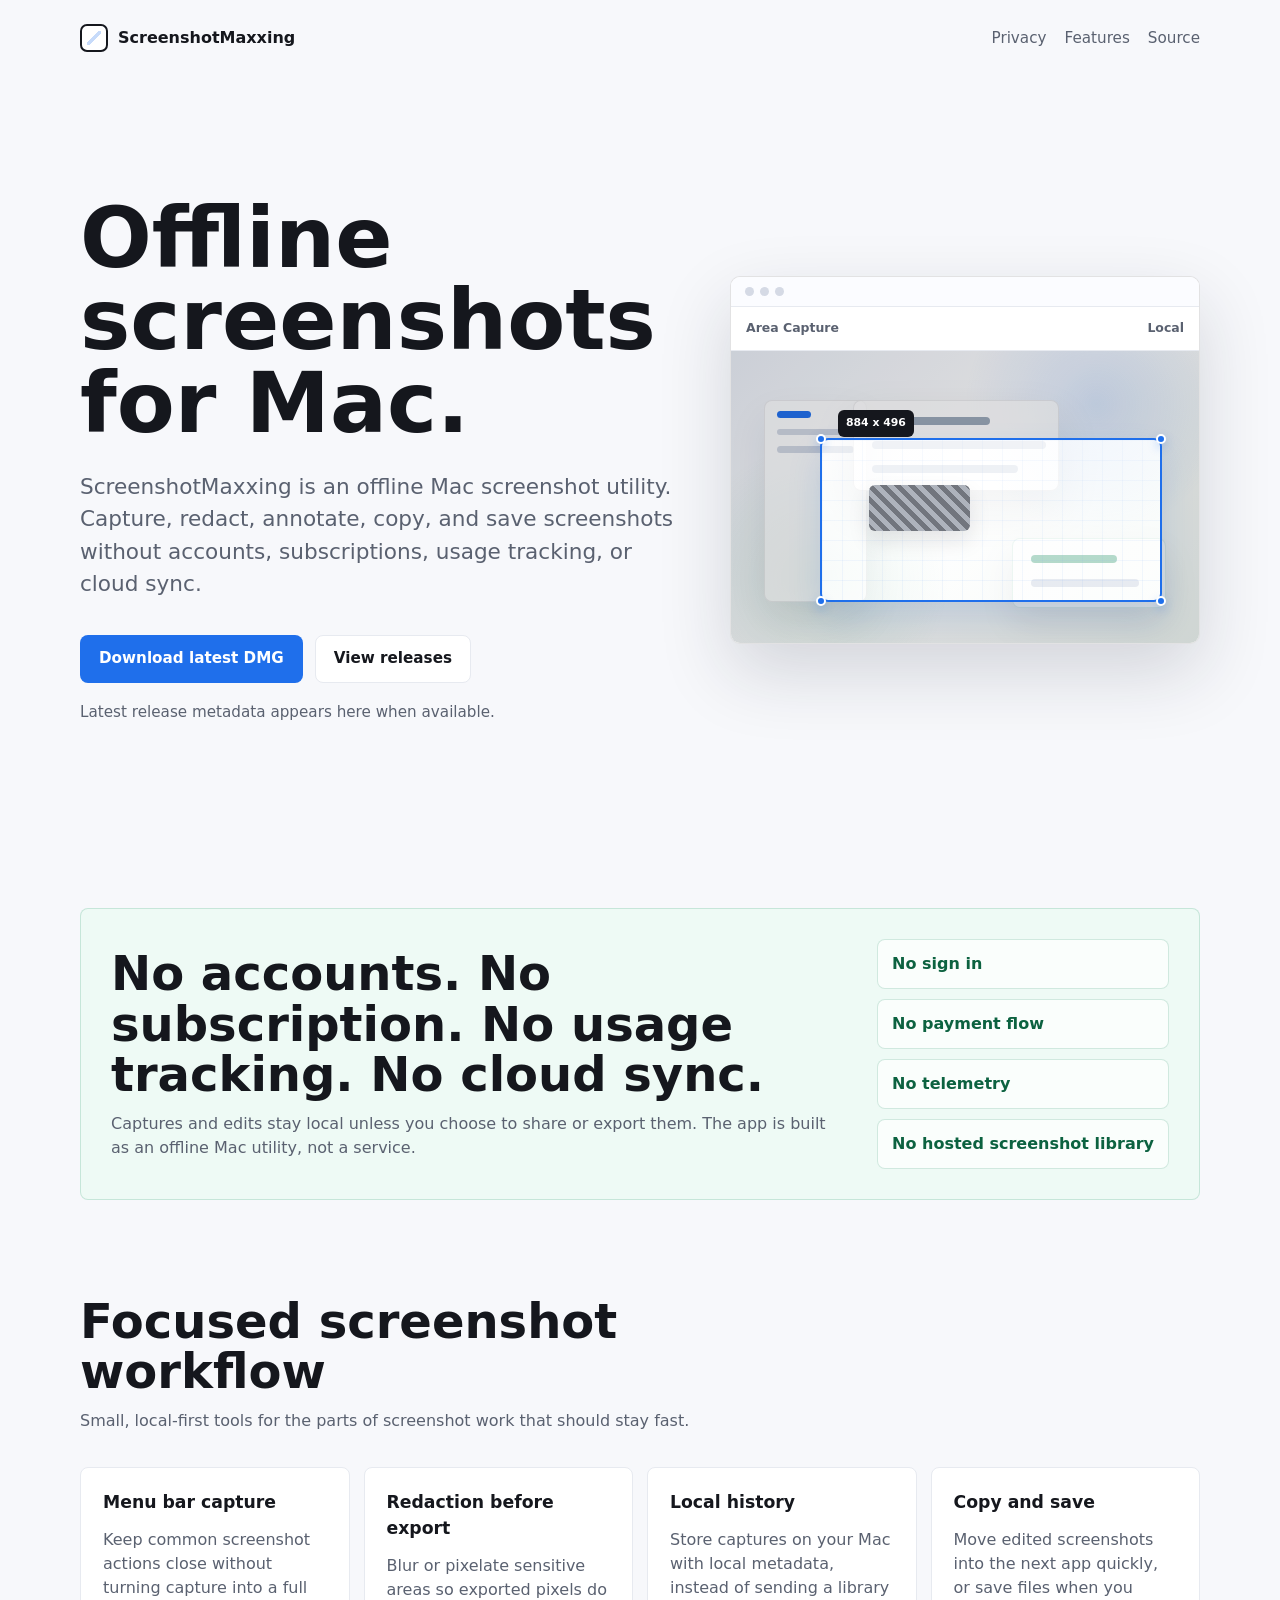
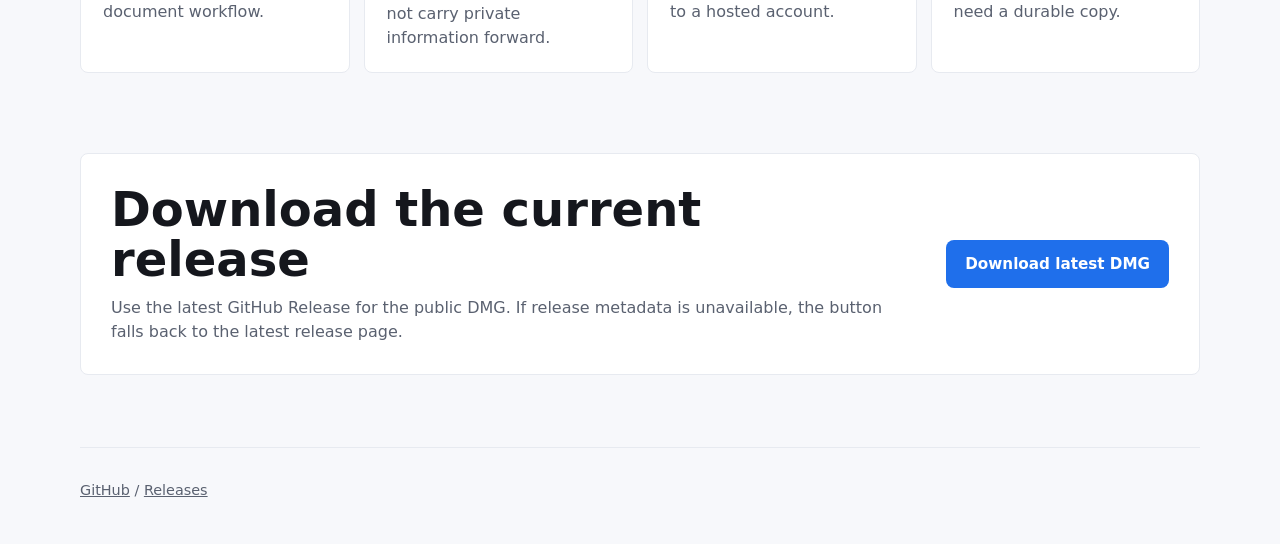
==== site/index.html @ 34c1c900 "feat: add static project site" ====
<!doctype html>
<html lang="en">
  <head>
    <meta charset="utf-8">
    <meta name="viewport" content="width=device-width, initial-scale=1">
    <meta name="description" content="ScreenshotMaxxing is an offline Mac screenshot utility with local-first capture, editing, redaction, and export.">
    <meta property="og:title" content="ScreenshotMaxxing">
    <meta property="og:description" content="An offline Mac screenshot utility. No accounts, no subscription, no usage tracking, no cloud sync.">
    <meta property="og:type" content="website">
    <meta property="og:url" content="https://benmkramer.github.io/ScreenshotMaxxing/">
    <meta name="twitter:card" content="summary">
    <title>ScreenshotMaxxing</title>
    <link rel="stylesheet" href="styles.css">
  </head>
  <body>
    <header class="site-header">
      <a class="brand" href="./" aria-label="ScreenshotMaxxing home">
        <span class="brand-mark" aria-hidden="true"></span>
        <span>ScreenshotMaxxing</span>
      </a>
      <nav class="nav-links" aria-label="Primary">
        <a href="#privacy">Privacy</a>
        <a href="#features">Features</a>
        <a href="https://github.com/benmkramer/ScreenshotMaxxing">Source</a>
      </nav>
    </header>

    <main>
      <section class="hero" aria-labelledby="hero-title">
        <div class="hero-copy">
          <h1 id="hero-title">Offline screenshots for Mac.</h1>
          <p class="lede">ScreenshotMaxxing is an offline Mac screenshot utility. Capture, redact, annotate, copy, and save screenshots without accounts, subscriptions, usage tracking, or cloud sync.</p>
          <div class="hero-actions" aria-label="Download links">
            <a id="download-link" class="button primary" href="https://github.com/benmkramer/ScreenshotMaxxing/releases/latest">Download latest DMG</a>
            <a class="button secondary" href="https://github.com/benmkramer/ScreenshotMaxxing/releases">View releases</a>
          </div>
          <p class="release-line" id="release-summary">Latest release metadata appears here when available.</p>
        </div>

        <div class="app-preview" aria-label="ScreenshotMaxxing interface preview">
          <div class="preview-window">
            <div class="window-chrome" aria-hidden="true">
              <span></span>
              <span></span>
              <span></span>
            </div>
            <div class="preview-toolbar">
              <span>Area Capture</span>
              <span>Local</span>
            </div>
            <div class="preview-canvas">
              <div class="desktop-sidebar" aria-hidden="true">
                <span></span>
                <span></span>
                <span></span>
              </div>
              <div class="desktop-card primary-card" aria-hidden="true">
                <span></span>
                <span></span>
                <span></span>
              </div>
              <div class="desktop-card detail-card" aria-hidden="true">
                <span></span>
                <span></span>
              </div>
              <div class="selection-box" aria-label="Selected area preview">
                <span class="capture-badge">884 x 496</span>
                <span class="capture-handle handle-nw"></span>
                <span class="capture-handle handle-ne"></span>
                <span class="capture-handle handle-sw"></span>
                <span class="capture-handle handle-se"></span>
                <span class="redaction-box"></span>
              </div>
            </div>
          </div>
        </div>
      </section>

      <section id="privacy" class="privacy-band" aria-labelledby="privacy-title">
        <div>
          <h2 id="privacy-title">No accounts. No subscription. No usage tracking. No cloud sync.</h2>
          <p>Captures and edits stay local unless you choose to share or export them. The app is built as an offline Mac utility, not a service.</p>
        </div>
        <ul class="privacy-list" aria-label="Privacy promises">
          <li>No sign in</li>
          <li>No payment flow</li>
          <li>No telemetry</li>
          <li>No hosted screenshot library</li>
        </ul>
      </section>

      <section id="features" class="features" aria-labelledby="features-title">
        <div class="section-heading">
          <h2 id="features-title">Focused screenshot workflow</h2>
          <p>Small, local-first tools for the parts of screenshot work that should stay fast.</p>
        </div>
        <div class="feature-grid">
          <article class="feature">
            <h3>Menu bar capture</h3>
            <p>Keep common screenshot actions close without turning capture into a full document workflow.</p>
          </article>
          <article class="feature">
            <h3>Redaction before export</h3>
            <p>Blur or pixelate sensitive areas so exported pixels do not carry private information forward.</p>
          </article>
          <article class="feature">
            <h3>Local history</h3>
            <p>Store captures on your Mac with local metadata, instead of sending a library to a hosted account.</p>
          </article>
          <article class="feature">
            <h3>Copy and save</h3>
            <p>Move edited screenshots into the next app quickly, or save files when you need a durable copy.</p>
          </article>
        </div>
      </section>

      <section class="download-panel" aria-labelledby="download-title">
        <div>
          <h2 id="download-title">Download the current release</h2>
          <p id="release-details">Use the latest GitHub Release for the public DMG. If release metadata is unavailable, the button falls back to the latest release page.</p>
          <p class="digest" id="release-digest" hidden></p>
        </div>
        <a id="download-link-secondary" class="button primary" href="https://github.com/benmkramer/ScreenshotMaxxing/releases/latest">Download latest DMG</a>
      </section>
    </main>

    <footer class="site-footer">
      <p><a href="https://github.com/benmkramer/ScreenshotMaxxing">GitHub</a> / <a href="https://github.com/benmkramer/ScreenshotMaxxing/releases">Releases</a></p>
    </footer>

    <script src="site.js" defer></script>
  </body>
</html>
---- site/styles.css ----
:root {
  color-scheme: light;
  --bg: #f7f8fb;
  --ink: #15171d;
  --muted: #5a6170;
  --soft: #e7eaf0;
  --panel: #ffffff;
  --accent: #1f6feb;
  --accent-strong: #1457c2;
  --green: #148a5b;
  --shadow: 0 24px 80px rgba(23, 31, 48, 0.14);
  font-family: Inter, ui-sans-serif, system-ui, -apple-system, BlinkMacSystemFont, "Segoe UI", sans-serif;
}

* {
  box-sizing: border-box;
}

html {
  scroll-behavior: smooth;
}

body {
  margin: 0;
  background: var(--bg);
  color: var(--ink);
  line-height: 1.5;
}

a {
  color: inherit;
}

.site-header,
.hero,
.privacy-band,
.features,
.download-panel,
.site-footer {
  width: min(1120px, calc(100% - 40px));
  margin: 0 auto;
}

.site-header {
  display: flex;
  align-items: center;
  justify-content: space-between;
  gap: 24px;
  padding: 24px 0;
}

.brand {
  display: inline-flex;
  align-items: center;
  gap: 10px;
  font-weight: 700;
  text-decoration: none;
}

.brand-mark {
  width: 28px;
  height: 28px;
  border: 2px solid var(--ink);
  border-radius: 7px;
  background:
    linear-gradient(135deg, transparent 45%, rgba(31, 111, 235, 0.25) 45% 55%, transparent 55%),
    #fff;
  box-shadow: inset 0 0 0 5px #fff;
}

.nav-links {
  display: flex;
  align-items: center;
  gap: 18px;
  color: var(--muted);
  font-size: 0.95rem;
}

.nav-links a {
  text-decoration: none;
}

.nav-links a:hover {
  color: var(--ink);
}

.hero {
  display: grid;
  grid-template-columns: minmax(0, 1fr) minmax(320px, 470px);
  gap: 56px;
  align-items: center;
  min-height: calc(100vh - 92px);
  padding: 32px 0 72px;
}

.hero h1 {
  max-width: 680px;
  margin: 0;
  font-size: clamp(3.4rem, 6.6vw, 5.8rem);
  line-height: 0.98;
  letter-spacing: 0;
  text-wrap: balance;
}

.lede {
  max-width: 680px;
  margin: 26px 0 0;
  color: var(--muted);
  font-size: clamp(1.08rem, 2vw, 1.35rem);
  text-wrap: pretty;
}

.hero-actions {
  display: flex;
  flex-wrap: wrap;
  gap: 12px;
  margin-top: 34px;
}

.button {
  display: inline-flex;
  align-items: center;
  justify-content: center;
  min-height: 48px;
  border-radius: 8px;
  padding: 0 18px;
  border: 1px solid transparent;
  font-weight: 700;
  font-size: 0.95rem;
  text-decoration: none;
  transition: transform 160ms ease, border-color 160ms ease, background-color 160ms ease;
}

.button:hover {
  transform: translateY(-1px);
}

.button:focus-visible,
.nav-links a:focus-visible,
.brand:focus-visible {
  outline: 3px solid rgba(31, 111, 235, 0.35);
  outline-offset: 4px;
}

.primary {
  background: var(--accent);
  color: #fff;
}

.primary:hover {
  background: var(--accent-strong);
}

.secondary {
  border-color: var(--soft);
  background: #fff;
  color: var(--ink);
}

.release-line {
  max-width: 640px;
  margin: 18px 0 0;
  color: var(--muted);
  font-size: 0.95rem;
}

.hero.compact {
  grid-template-columns: 1fr;
  min-height: calc(100vh - 92px);
}

.app-preview {
  min-width: 0;
  width: min(100%, 560px);
  justify-self: end;
}

.preview-window {
  overflow: hidden;
  width: 100%;
  border: 1px solid rgba(21, 23, 29, 0.12);
  border-radius: 10px;
  background: #fff;
  box-shadow: 0 28px 72px rgba(23, 31, 48, 0.16);
}

.window-chrome {
  display: flex;
  gap: 6px;
  padding: 10px 14px;
  border-bottom: 1px solid var(--soft);
  background: #fbfcff;
}

.window-chrome span {
  width: 9px;
  height: 9px;
  border-radius: 50%;
  background: #d5dae5;
}

.preview-toolbar {
  display: flex;
  justify-content: space-between;
  gap: 12px;
  padding: 12px 15px;
  color: var(--muted);
  font-size: 0.78rem;
  font-weight: 700;
}

.preview-toolbar {
  border-bottom: 1px solid var(--soft);
}

.preview-canvas {
  position: relative;
  overflow: hidden;
  aspect-ratio: 16 / 10;
  min-height: 0;
  background:
    radial-gradient(circle at 78% 18%, rgba(31, 111, 235, 0.16), transparent 30%),
    radial-gradient(circle at 18% 78%, rgba(20, 138, 91, 0.13), transparent 30%),
    linear-gradient(135deg, #e9eef6, #ffffff 48%, #edf5f1);
}

.desktop-sidebar,
.desktop-card,
.selection-box {
  position: absolute;
}

.desktop-sidebar {
  left: 7%;
  top: 17%;
  bottom: 14%;
  width: 22%;
  border: 1px solid rgba(21, 23, 29, 0.08);
  border-radius: 8px;
  background: rgba(255, 255, 255, 0.62);
  box-shadow: 0 18px 38px rgba(23, 31, 48, 0.08);
}

.desktop-sidebar span {
  display: block;
  height: 3.5%;
  margin: 10% 12%;
  border-radius: 999px;
  background: #cfd6e2;
}

.desktop-sidebar span:first-child {
  width: 34px;
  background: var(--accent);
}

.primary-card {
  left: 26%;
  top: 17%;
  width: 44%;
  height: 31%;
  border: 1px solid rgba(21, 23, 29, 0.08);
  border-radius: 8px;
  background: rgba(255, 255, 255, 0.7);
  box-shadow: 0 18px 44px rgba(23, 31, 48, 0.1);
}

.primary-card span,
.detail-card span {
  display: block;
  height: 8px;
  margin: 16px 18px 0;
  border-radius: 999px;
  background: #d8dee8;
}

.primary-card span:first-child {
  width: 118px;
  background: #9aa7b8;
}

.primary-card span:nth-child(2) {
  width: 174px;
}

.primary-card span:nth-child(3) {
  width: 146px;
}

.detail-card {
  right: 7%;
  bottom: 12%;
  width: 33%;
  height: 24%;
  border: 1px solid rgba(20, 138, 91, 0.12);
  border-radius: 8px;
  background: rgba(255, 255, 255, 0.64);
  box-shadow: 0 16px 36px rgba(23, 31, 48, 0.08);
}

.detail-card span:first-child {
  width: 86px;
  background: rgba(20, 138, 91, 0.55);
}

.detail-card span:last-child {
  width: 108px;
}

.selection-box {
  left: 19%;
  right: 8%;
  top: 30%;
  bottom: 14%;
  border: 2px solid var(--accent);
  border-radius: 8px;
  background:
    linear-gradient(rgba(255, 255, 255, 0.62), rgba(255, 255, 255, 0.36)),
    linear-gradient(90deg, rgba(31, 111, 235, 0.09) 1px, transparent 1px),
    linear-gradient(rgba(31, 111, 235, 0.09) 1px, transparent 1px);
  background-size: 100% 100%, 20px 20px, 20px 20px;
  box-shadow:
    0 0 0 999px rgba(21, 23, 29, 0.14),
    0 16px 34px rgba(31, 111, 235, 0.14);
}

.capture-badge {
  position: absolute;
  left: 16px;
  top: -30px;
  padding: 5px 8px;
  border-radius: 6px;
  background: #15171d;
  color: #fff;
  font-size: 0.68rem;
  font-weight: 800;
}

.capture-handle {
  position: absolute;
  width: 10px;
  height: 10px;
  border: 2px solid #fff;
  border-radius: 50%;
  background: var(--accent);
  box-shadow: 0 4px 10px rgba(31, 111, 235, 0.26);
}

.handle-nw {
  left: -6px;
  top: -6px;
}

.handle-ne {
  right: -6px;
  top: -6px;
}

.handle-sw {
  left: -6px;
  bottom: -6px;
}

.handle-se {
  right: -6px;
  bottom: -6px;
}

.redaction-box {
  position: absolute;
  left: 14%;
  top: 28%;
  width: 30%;
  height: 29%;
  border-radius: 6px;
  background:
    repeating-linear-gradient(45deg, rgba(21, 23, 29, 0.5) 0 5px, rgba(21, 23, 29, 0.18) 5px 10px),
    #cfd5df;
  box-shadow: 0 10px 22px rgba(21, 23, 29, 0.1);
}

.privacy-band,
.download-panel {
  display: grid;
  grid-template-columns: minmax(0, 1fr) auto;
  gap: 32px;
  align-items: center;
  margin-top: 24px;
  padding: 30px;
  border: 1px solid rgba(20, 138, 91, 0.18);
  border-radius: 8px;
  background: #eefaf5;
}

.privacy-band h2,
.download-panel h2,
.features h2 {
  margin: 0;
  font-size: clamp(1.8rem, 4vw, 3rem);
  line-height: 1.05;
  letter-spacing: 0;
}

.privacy-band p,
.download-panel p,
.section-heading p,
.feature p {
  margin: 12px 0 0;
  color: var(--muted);
}

.privacy-list {
  display: grid;
  gap: 10px;
  min-width: min(320px, 100%);
  margin: 0;
  padding: 0;
  list-style: none;
}

.privacy-list li {
  border: 1px solid rgba(20, 138, 91, 0.18);
  border-radius: 8px;
  background: rgba(255, 255, 255, 0.72);
  padding: 12px 14px;
  color: #0c6240;
  font-weight: 700;
}

.features {
  padding: 96px 0 56px;
}

.section-heading {
  max-width: 720px;
}

.feature-grid {
  display: grid;
  grid-template-columns: repeat(4, minmax(0, 1fr));
  gap: 14px;
  margin-top: 34px;
}

.feature {
  min-height: 190px;
  border: 1px solid var(--soft);
  border-radius: 8px;
  background: var(--panel);
  padding: 22px;
}

.feature h3 {
  margin: 0;
  font-size: 1.08rem;
}

.download-panel {
  margin-bottom: 72px;
  border-color: var(--soft);
  background: #fff;
}

.digest {
  max-width: 680px;
  overflow-wrap: anywhere;
  font-family: ui-monospace, SFMono-Regular, Menlo, Monaco, Consolas, "Liberation Mono", monospace;
  font-size: 0.85rem;
}

.site-footer {
  display: flex;
  justify-content: space-between;
  gap: 24px;
  padding: 32px 0 42px;
  border-top: 1px solid var(--soft);
  color: var(--muted);
  font-size: 0.9rem;
}

.site-footer p {
  max-width: 760px;
  margin: 0;
}

@media (max-width: 860px) {
  .site-header {
    align-items: flex-start;
    flex-direction: column;
  }

  .hero {
    grid-template-columns: 1fr;
    min-height: 0;
    padding-top: 18px;
  }

  .privacy-band,
  .download-panel {
    grid-template-columns: 1fr;
  }

  .feature-grid {
    grid-template-columns: repeat(2, minmax(0, 1fr));
  }

  .site-footer {
    flex-direction: column;
  }
}

@media (max-width: 560px) {
  .site-header,
  .hero,
  .privacy-band,
  .features,
  .download-panel,
  .site-footer {
    width: min(100% - 28px, 1120px);
  }

  .nav-links {
    flex-wrap: wrap;
  }

  .hero h1 {
    font-size: clamp(2.2rem, 9vw, 2.55rem);
    line-height: 1;
  }

  .hero-actions,
  .button {
    width: 100%;
  }

  .feature-grid {
    grid-template-columns: 1fr;
  }

  .preview-canvas {
    min-height: 230px;
  }

  .privacy-band,
  .download-panel,
  .feature {
    padding: 20px;
  }
}
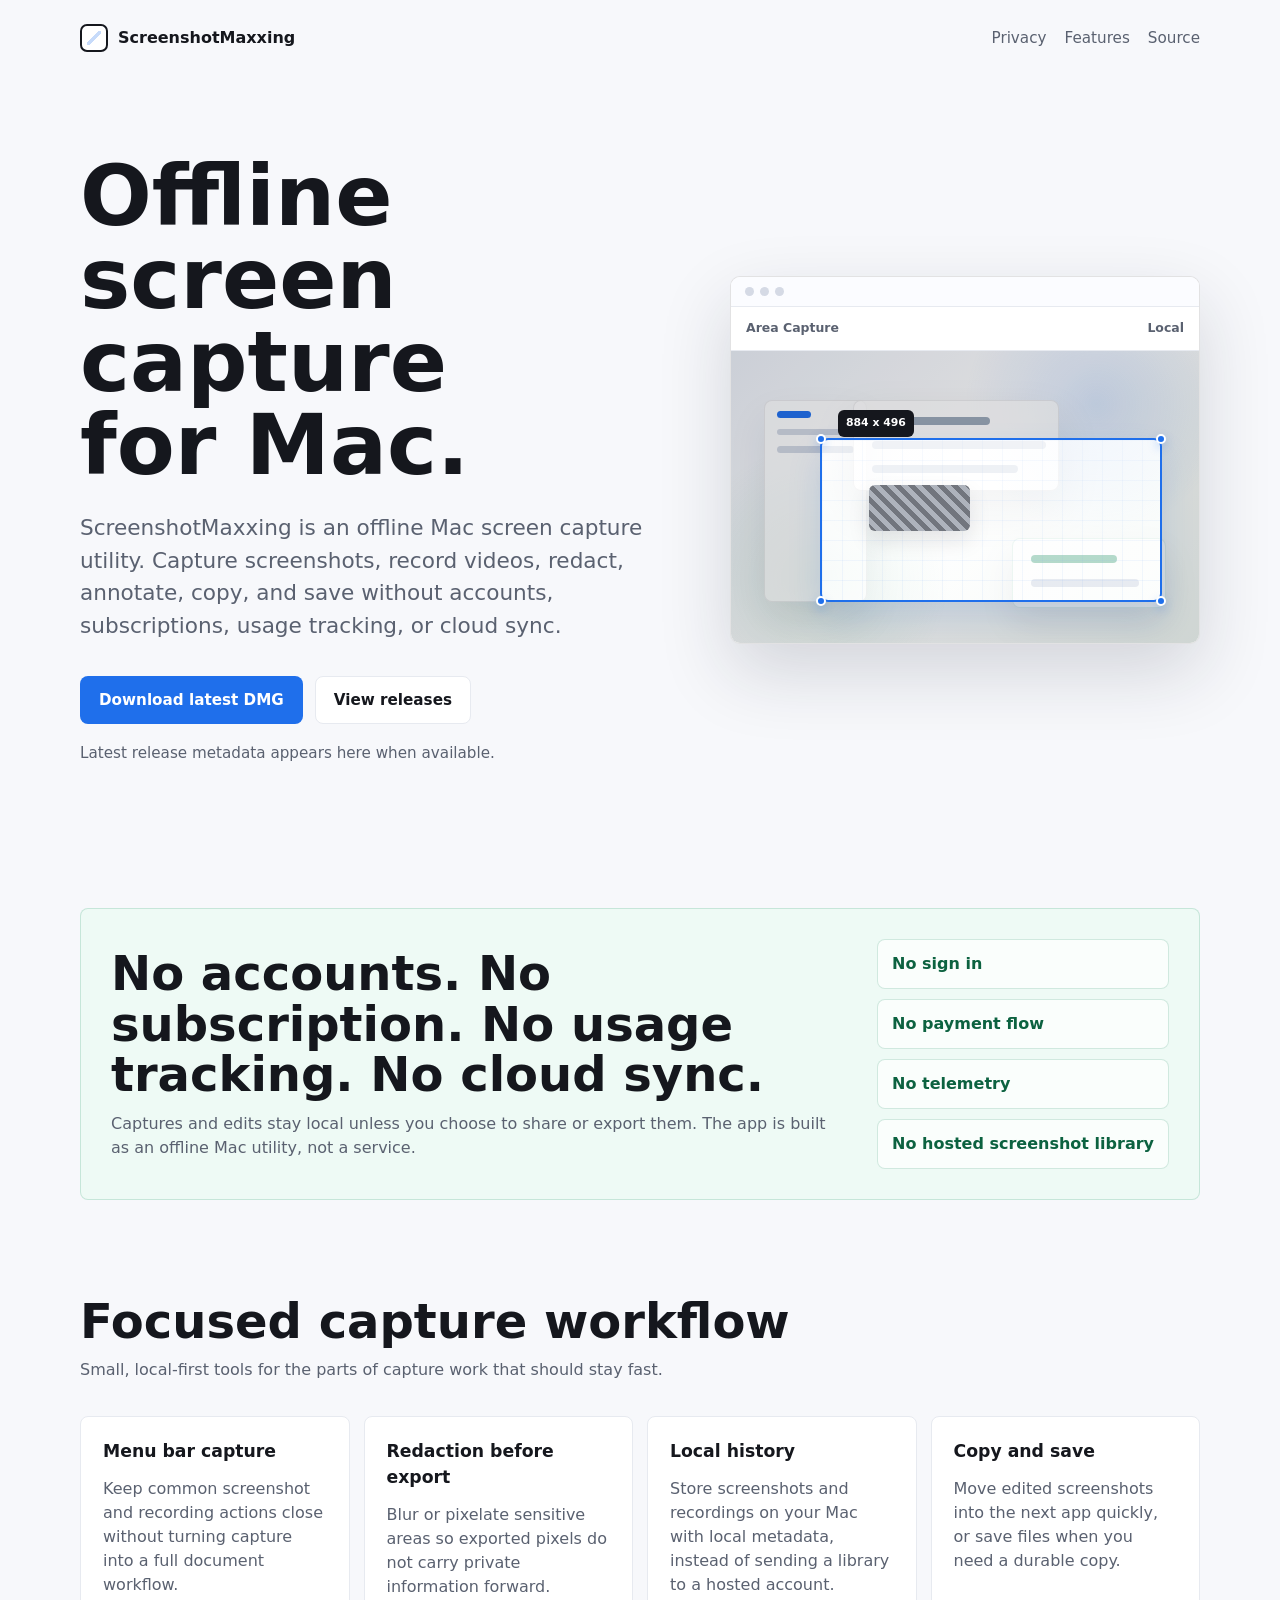
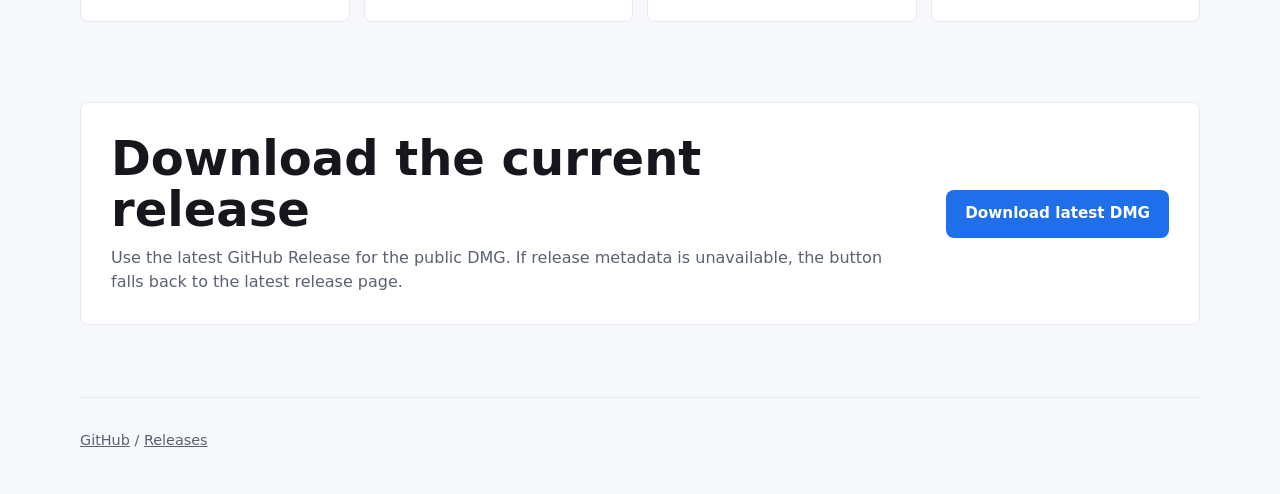
==== commit be74972e: "docs: add open source readiness docs" ====
--- a/site/index.html
+++ b/site/index.html
@@ -3,9 +3,9 @@
   <head>
     <meta charset="utf-8">
     <meta name="viewport" content="width=device-width, initial-scale=1">
-    <meta name="description" content="ScreenshotMaxxing is an offline Mac screenshot utility with local-first capture, editing, redaction, and export.">
+    <meta name="description" content="ScreenshotMaxxing is an offline Mac screen capture utility with local-first screenshots, recordings, editing, redaction, and export.">
     <meta property="og:title" content="ScreenshotMaxxing">
-    <meta property="og:description" content="An offline Mac screenshot utility. No accounts, no subscription, no usage tracking, no cloud sync.">
+    <meta property="og:description" content="An offline Mac screen capture utility. No accounts, no subscription, no usage tracking, no cloud sync.">
     <meta property="og:type" content="website">
     <meta property="og:url" content="https://benmkramer.github.io/ScreenshotMaxxing/">
     <meta name="twitter:card" content="summary">
@@ -28,8 +28,8 @@
     <main>
       <section class="hero" aria-labelledby="hero-title">
         <div class="hero-copy">
-          <h1 id="hero-title">Offline screenshots for Mac.</h1>
-          <p class="lede">ScreenshotMaxxing is an offline Mac screenshot utility. Capture, redact, annotate, copy, and save screenshots without accounts, subscriptions, usage tracking, or cloud sync.</p>
+          <h1 id="hero-title">Offline screen capture for Mac.</h1>
+          <p class="lede">ScreenshotMaxxing is an offline Mac screen capture utility. Capture screenshots, record videos, redact, annotate, copy, and save without accounts, subscriptions, usage tracking, or cloud sync.</p>
           <div class="hero-actions" aria-label="Download links">
             <a id="download-link" class="button primary" href="https://github.com/benmkramer/ScreenshotMaxxing/releases/latest">Download latest DMG</a>
             <a class="button secondary" href="https://github.com/benmkramer/ScreenshotMaxxing/releases">View releases</a>
@@ -91,13 +91,13 @@
 
       <section id="features" class="features" aria-labelledby="features-title">
         <div class="section-heading">
-          <h2 id="features-title">Focused screenshot workflow</h2>
-          <p>Small, local-first tools for the parts of screenshot work that should stay fast.</p>
+          <h2 id="features-title">Focused capture workflow</h2>
+          <p>Small, local-first tools for the parts of capture work that should stay fast.</p>
         </div>
         <div class="feature-grid">
           <article class="feature">
             <h3>Menu bar capture</h3>
-            <p>Keep common screenshot actions close without turning capture into a full document workflow.</p>
+            <p>Keep common screenshot and recording actions close without turning capture into a full document workflow.</p>
           </article>
           <article class="feature">
             <h3>Redaction before export</h3>
@@ -105,7 +105,7 @@
           </article>
           <article class="feature">
             <h3>Local history</h3>
-            <p>Store captures on your Mac with local metadata, instead of sending a library to a hosted account.</p>
+            <p>Store screenshots and recordings on your Mac with local metadata, instead of sending a library to a hosted account.</p>
           </article>
           <article class="feature">
             <h3>Copy and save</h3>
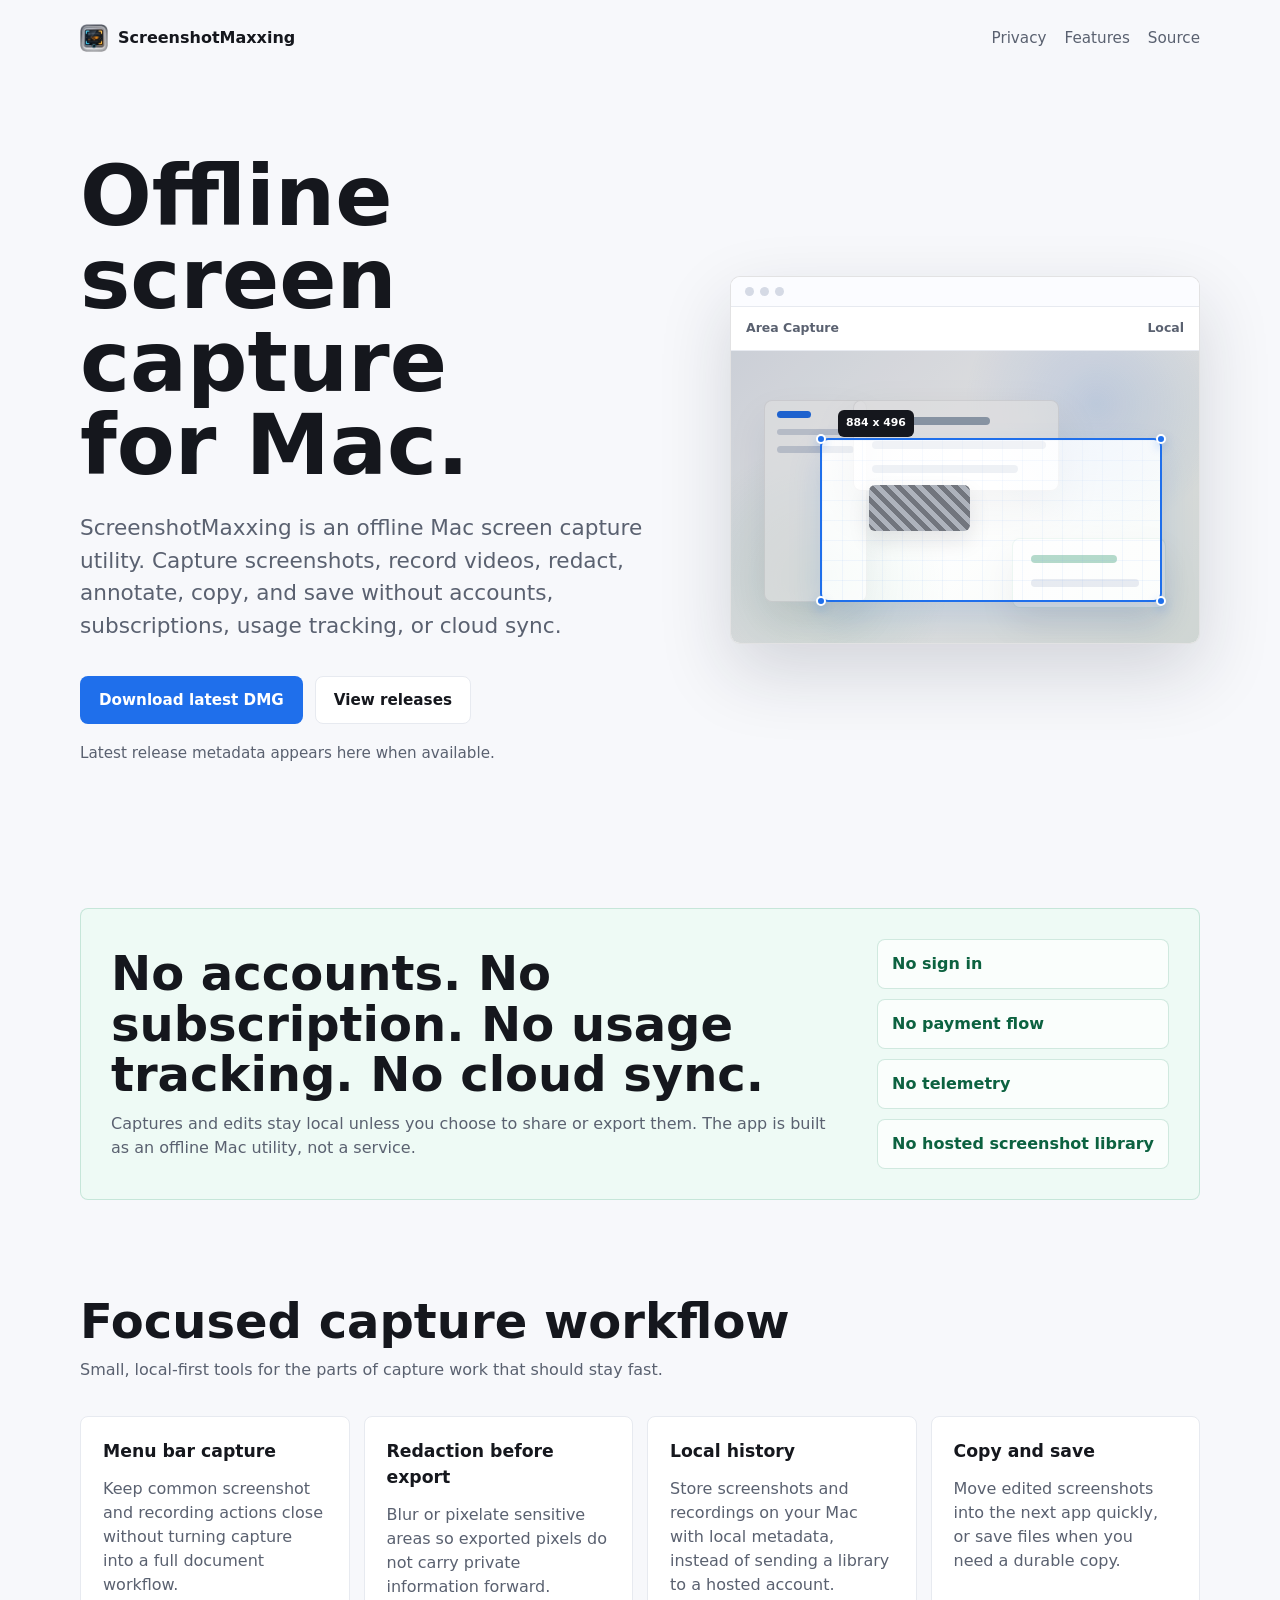
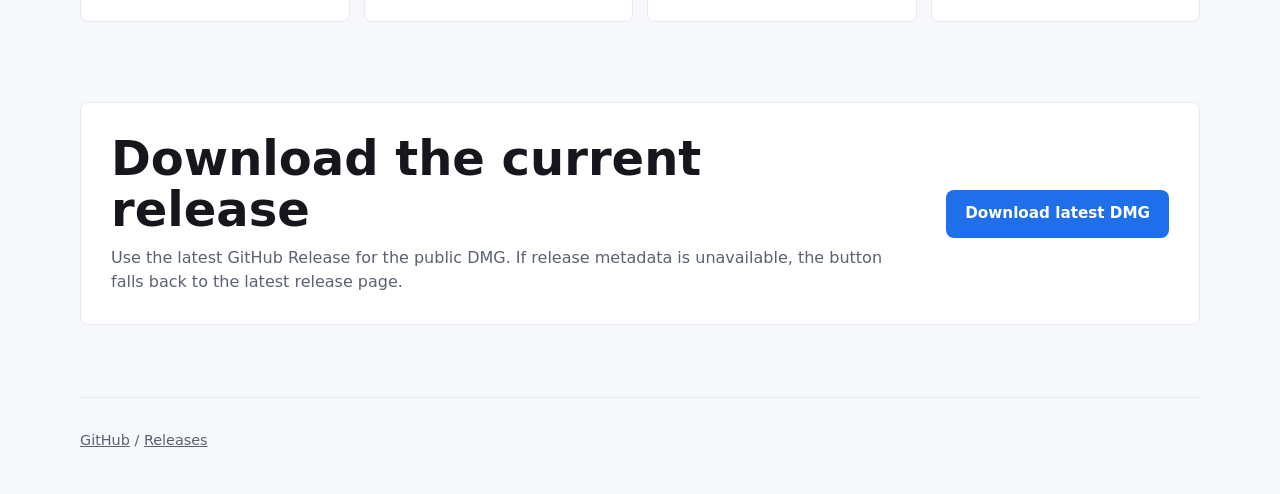
==== commit 11736d67: "fix: use app icon on site" ====
--- a/site/index.html
+++ b/site/index.html
@@ -10,12 +10,15 @@
     <meta property="og:url" content="https://benmkramer.github.io/ScreenshotMaxxing/">
     <meta name="twitter:card" content="summary">
     <title>ScreenshotMaxxing</title>
+    <link rel="icon" type="image/png" sizes="16x16" href="assets/favicon-16.png">
+    <link rel="icon" type="image/png" sizes="32x32" href="assets/favicon-32.png">
+    <link rel="apple-touch-icon" href="assets/apple-touch-icon.png">
     <link rel="stylesheet" href="styles.css">
   </head>
   <body>
     <header class="site-header">
       <a class="brand" href="./" aria-label="ScreenshotMaxxing home">
-        <span class="brand-mark" aria-hidden="true"></span>
+        <img class="brand-mark" src="assets/app-icon-128.png" width="28" height="28" alt="" aria-hidden="true">
         <span>ScreenshotMaxxing</span>
       </a>
       <nav class="nav-links" aria-label="Primary">
--- a/site/styles.css
+++ b/site/styles.css
@@ -60,12 +60,10 @@
 .brand-mark {
   width: 28px;
   height: 28px;
-  border: 2px solid var(--ink);
-  border-radius: 7px;
-  background:
-    linear-gradient(135deg, transparent 45%, rgba(31, 111, 235, 0.25) 45% 55%, transparent 55%),
-    #fff;
-  box-shadow: inset 0 0 0 5px #fff;
+  display: block;
+  flex: 0 0 28px;
+  border-radius: 6px;
+  object-fit: contain;
 }
 
 .nav-links {
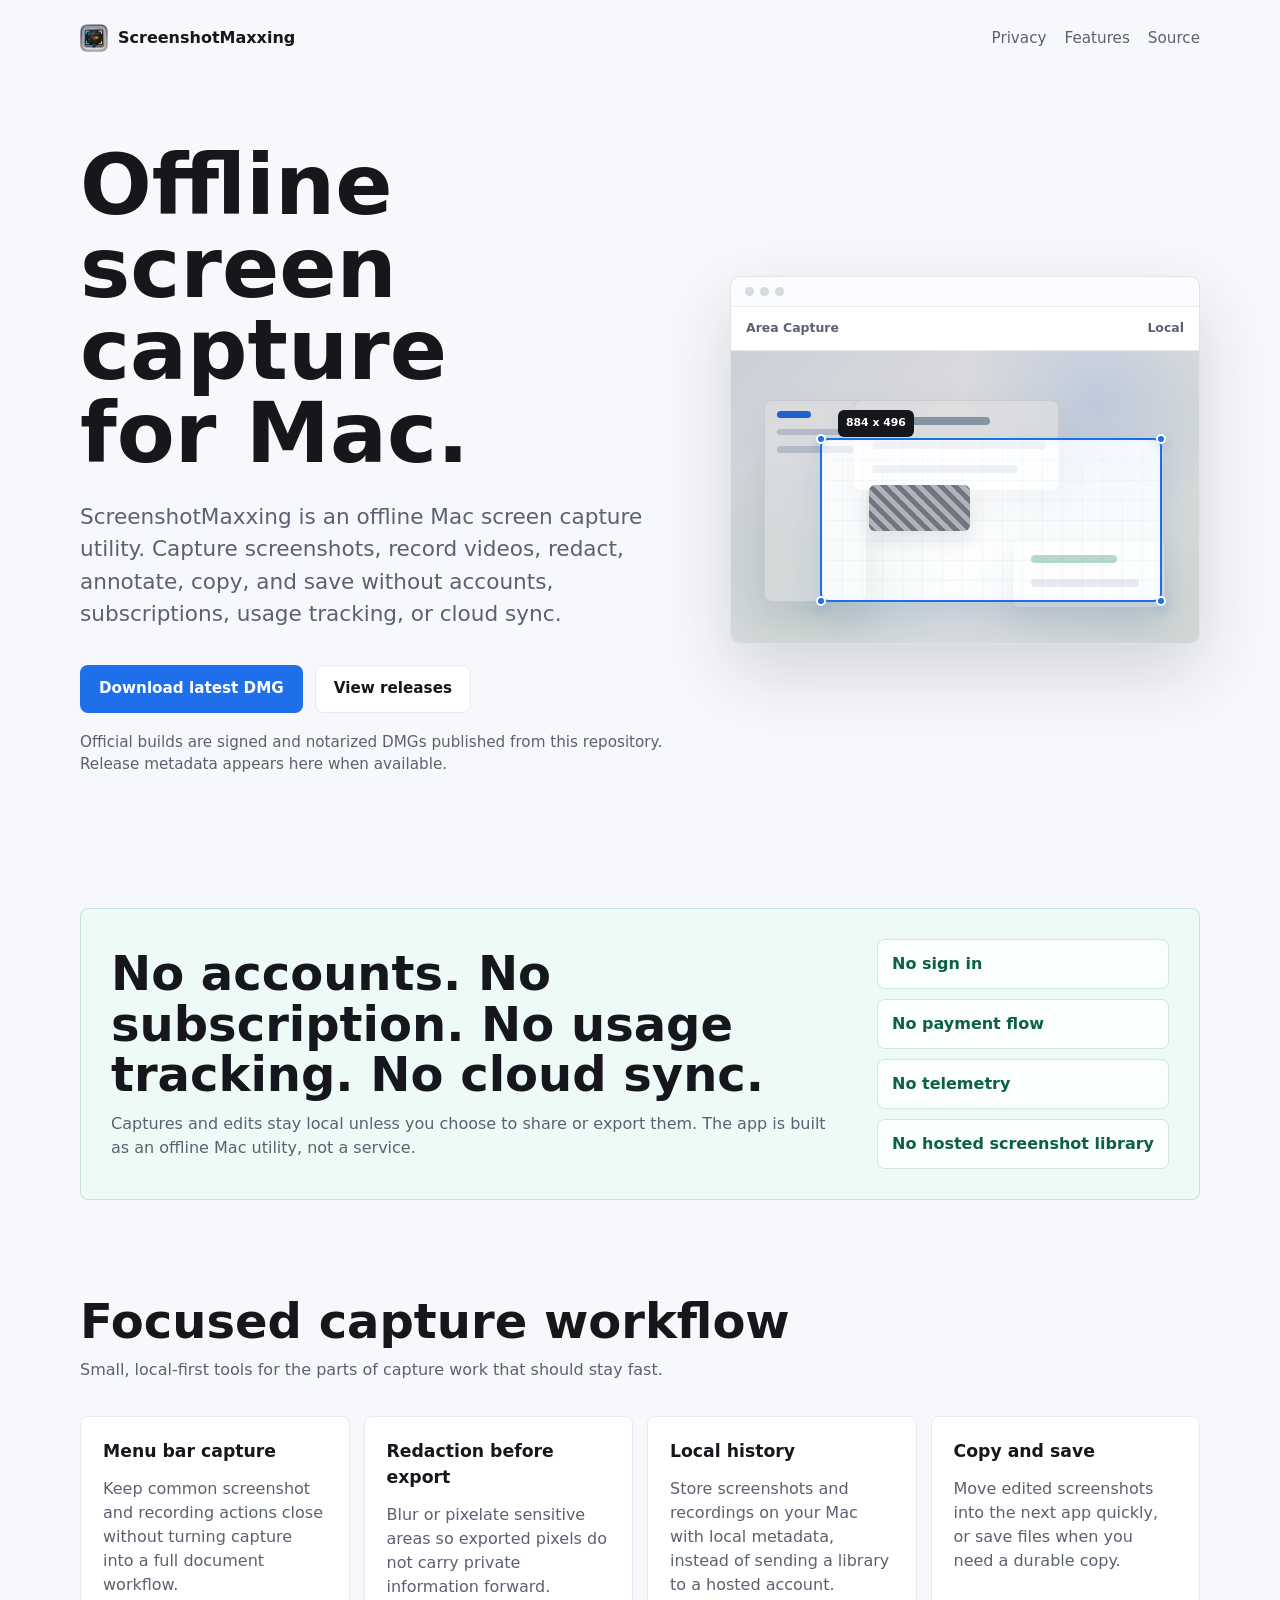
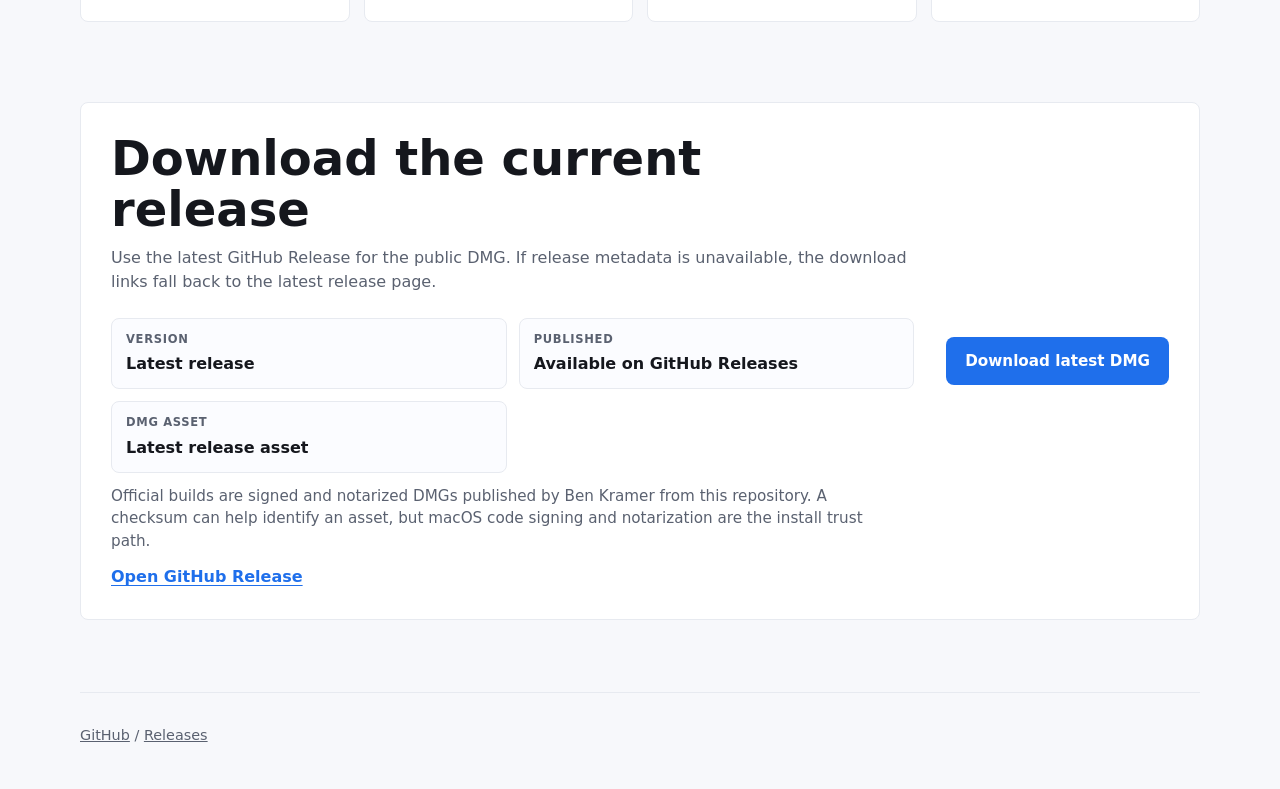
==== commit 68c93ab8: "feat(site): show release metadata trust context" ====
--- a/site/index.html
+++ b/site/index.html
@@ -37,7 +37,7 @@
             <a id="download-link" class="button primary" href="https://github.com/benmkramer/ScreenshotMaxxing/releases/latest">Download latest DMG</a>
             <a class="button secondary" href="https://github.com/benmkramer/ScreenshotMaxxing/releases">View releases</a>
           </div>
-          <p class="release-line" id="release-summary">Latest release metadata appears here when available.</p>
+          <p class="release-line" id="release-summary">Official builds are signed and notarized DMGs published from this repository. Release metadata appears here when available.</p>
         </div>
 
         <div class="app-preview" aria-label="ScreenshotMaxxing interface preview">
@@ -118,10 +118,29 @@
       </section>
 
       <section class="download-panel" aria-labelledby="download-title">
-        <div>
+        <div class="download-copy">
           <h2 id="download-title">Download the current release</h2>
-          <p id="release-details">Use the latest GitHub Release for the public DMG. If release metadata is unavailable, the button falls back to the latest release page.</p>
-          <p class="digest" id="release-digest" hidden></p>
+          <p id="release-details">Use the latest GitHub Release for the public DMG. If release metadata is unavailable, the download links fall back to the latest release page.</p>
+          <dl class="release-metadata" aria-label="Latest release metadata">
+            <div>
+              <dt>Version</dt>
+              <dd id="release-version">Latest release</dd>
+            </div>
+            <div>
+              <dt>Published</dt>
+              <dd id="release-date">Available on GitHub Releases</dd>
+            </div>
+            <div>
+              <dt>DMG asset</dt>
+              <dd id="release-asset">Latest release asset</dd>
+            </div>
+            <div id="release-digest-row" hidden>
+              <dt>Digest</dt>
+              <dd class="digest" id="release-digest"></dd>
+            </div>
+          </dl>
+          <p class="trust-note">Official builds are signed and notarized DMGs published by Ben Kramer from this repository. A checksum can help identify an asset, but macOS code signing and notarization are the install trust path.</p>
+          <p><a id="release-page-link" class="release-page-link" href="https://github.com/benmkramer/ScreenshotMaxxing/releases/latest">Open GitHub Release</a></p>
         </div>
         <a id="download-link-secondary" class="button primary" href="https://github.com/benmkramer/ScreenshotMaxxing/releases/latest">Download latest DMG</a>
       </section>
--- a/site/styles.css
+++ b/site/styles.css
@@ -459,11 +459,58 @@
   background: #fff;
 }
 
+.download-copy {
+  min-width: 0;
+}
+
+.release-metadata {
+  display: grid;
+  grid-template-columns: repeat(2, minmax(0, 1fr));
+  gap: 12px;
+  margin: 24px 0 0;
+}
+
+.release-metadata div {
+  min-width: 0;
+  border: 1px solid var(--soft);
+  border-radius: 8px;
+  background: #fbfcff;
+  padding: 12px 14px;
+}
+
+.release-metadata dt {
+  margin: 0 0 4px;
+  color: var(--muted);
+  font-size: 0.72rem;
+  font-weight: 800;
+  letter-spacing: 0.06em;
+  text-transform: uppercase;
+}
+
+.release-metadata dd {
+  margin: 0;
+  overflow-wrap: anywhere;
+  color: var(--ink);
+  font-weight: 700;
+}
+
 .digest {
-  max-width: 680px;
   overflow-wrap: anywhere;
   font-family: ui-monospace, SFMono-Regular, Menlo, Monaco, Consolas, "Liberation Mono", monospace;
-  font-size: 0.85rem;
+  font-size: 0.82rem;
+  line-height: 1.45;
+}
+
+.trust-note {
+  max-width: 760px;
+  font-size: 0.95rem;
+}
+
+.release-page-link {
+  color: var(--accent);
+  font-weight: 700;
+  text-decoration-thickness: 0.08em;
+  text-underline-offset: 0.18em;
 }
 
 .site-footer {
@@ -535,6 +582,10 @@
     grid-template-columns: 1fr;
   }
 
+  .release-metadata {
+    grid-template-columns: 1fr;
+  }
+
   .preview-canvas {
     min-height: 230px;
   }
